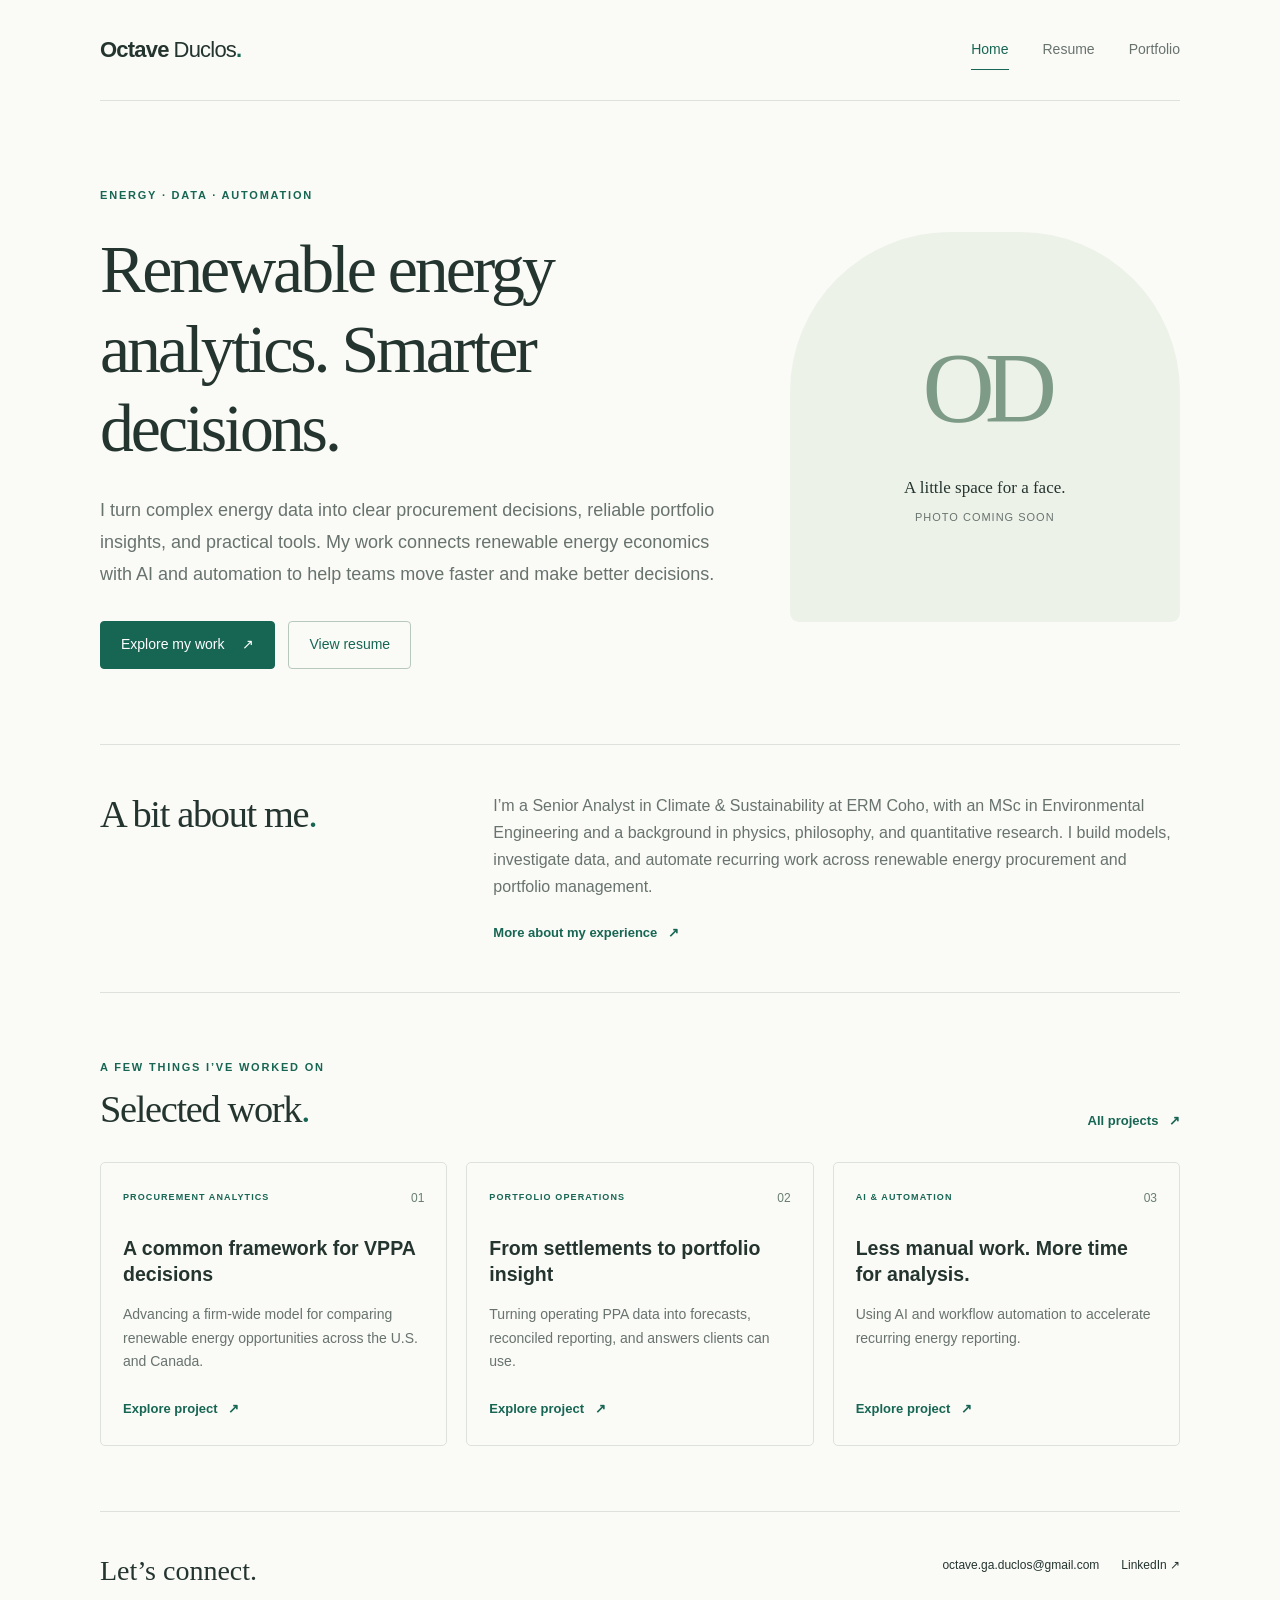
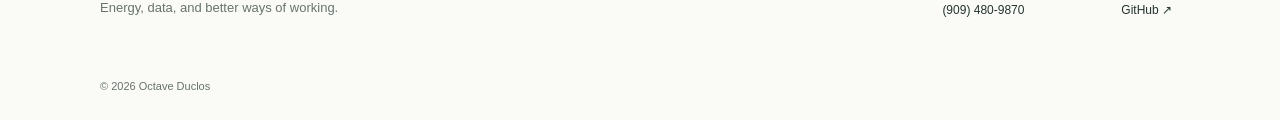
==== index.html @ 96e9de49 "Build editable energy analytics portfolio with resume and GitHub Pages deployment" ====
<!doctype html>
<html lang="en"><head><meta charset="utf-8"><meta name="viewport" content="width=device-width, initial-scale=1"><title>Renewable Energy Analytics | Octave Duclos</title><meta name="description" content="Octave Duclos — renewable energy analytics, PPA portfolio management, AI, and automation."><meta name="theme-color" content="#fafaf7"><link rel="icon" href="./assets/favicon.svg" type="image/svg+xml"><link rel="stylesheet" href="./assets/style.css"><script defer src="./assets/site.js"></script></head><body data-page="home"><a class="skip-link" href="#main">Skip to content</a><div class="shell"><header class="site-header"><a class="wordmark" href="./index.html">Octave<span>Duclos</span><span class="dot">.</span></a><nav aria-label="Main navigation"><a href="./index.html" data-nav="home">Home</a><a href="./resume.html" data-nav="resume">Resume</a><a href="./portfolio.html" data-nav="portfolio">Portfolio</a></nav></header><main id="main"><p class="loading" role="status">Loading renewable energy analytics…</p></main><footer class="site-footer"><div><strong>Let’s connect.</strong><p>Energy, data, and better ways of working.</p></div><div class="contact-links" id="contact"></div><p class="copyright">© <span id="year"></span> Octave Duclos</p></footer></div><noscript><p class="noscript">Please enable JavaScript to view this portfolio. Contact <a href="mailto:octave.ga.duclos@gmail.com">octave.ga.duclos@gmail.com</a>.</p></noscript></body></html>
---- assets/style.css ----
:root{--paper:#fafaf7;--ink:#24342f;--muted:#68736e;--accent:#176653;--line:#dde3dc;--tint:#edf2e9;--serif:Georgia,'Times New Roman',serif;--sans:Inter,-apple-system,BlinkMacSystemFont,'Segoe UI',sans-serif}*{box-sizing:border-box}html{scroll-behavior:smooth;scroll-padding-top:35px}body{margin:0;background:var(--paper);color:var(--ink);font:16px/1.7 var(--sans);-webkit-font-smoothing:antialiased}a{color:inherit;text-decoration:none}button{font:inherit}a,button{-webkit-tap-highlight-color:transparent}a:focus-visible,button:focus-visible{outline:3px solid var(--accent);outline-offset:5px}a:hover{color:var(--accent)}p{margin:0 0 1.1rem}h1,h2,h3{font-weight:400;line-height:1.17;margin:0}h1,h2{font-family:var(--serif)}h1{font-size:clamp(2.8rem,5.3vw,4.6rem);letter-spacing:-.045em}h2{font-size:2.4rem;letter-spacing:-.035em}h3{font-size:1.22rem;line-height:1.35;font-weight:550}figure{margin:0}.shell{max-width:1160px;margin:auto;padding:0 40px}.site-header{display:flex;justify-content:space-between;align-items:center;padding:31px 0;border-bottom:1px solid var(--line);gap:20px}.wordmark{font-size:22px;letter-spacing:-.8px;font-weight:600}.wordmark>span:first-child{font-weight:400;margin-left:5px}.dot{color:var(--accent)}nav{display:flex;gap:34px}nav a{font-size:14px;color:var(--muted);padding:7px 0}nav a[aria-current]{color:var(--accent);box-shadow:0 1px var(--accent)}.eyebrow{text-transform:uppercase;letter-spacing:1.8px;font-size:11px;font-weight:650;color:var(--accent)}.hero{display:grid;grid-template-columns:1.6fr 1fr;align-items:center;gap:65px;padding:85px 0 75px}.hero .eyebrow{margin-bottom:26px}.hero h1{max-width:650px}.lead{font-size:18px;line-height:1.8;color:var(--muted);max-width:660px;margin-top:25px}.actions{display:flex;gap:13px;flex-wrap:wrap;margin-top:30px}.button{background:var(--accent);color:white;padding:11px 20px;border:1px solid var(--accent);border-radius:4px;display:inline-flex;align-items:center;justify-content:center;gap:18px;font-size:14px}.button:hover{background:#104f40;color:white}.button.secondary{background:transparent;color:var(--accent);border-color:#b8c8bd}.button.secondary:hover{background:var(--tint)}.portrait{background:var(--tint);border-radius:160px 160px 9px 9px;aspect-ratio:4/5;max-height:390px;width:100%;overflow:hidden;display:grid;place-items:center;position:relative}.portrait img{width:100%;height:100%;object-fit:cover;position:absolute;inset:0}.portrait [hidden]{display:none}.portrait>div{text-align:center;padding:25px}.portrait-initials{font:100px/1.2 var(--serif);letter-spacing:-10px;color:#7e9b87;display:block;margin-bottom:30px}.portrait-label{font:17px var(--serif);display:block}.portrait-note{font-size:11px;letter-spacing:1px;text-transform:uppercase;color:var(--muted);display:block;margin-top:10px}.about-section{display:grid;grid-template-columns:1fr 2fr;gap:50px;padding:47px 0;border-block:1px solid var(--line)}.about-section p{color:var(--muted)}.text-link{font-size:13px;font-weight:600;color:var(--accent);display:inline-block}.text-link span{margin-left:7px}.selected-work,.additional{padding:65px 0}.section-heading{display:flex;justify-content:space-between;align-items:end;gap:20px;margin-bottom:30px}.section-heading .eyebrow{margin-bottom:10px}.project-grid{display:grid;grid-template-columns:repeat(3,1fr);gap:19px}.project-card{padding:25px 22px;border:1px solid var(--line);border-radius:5px;display:flex;flex-direction:column;transition:border-color .2s,background .2s}.project-card:hover{background:#f0f4ed;border-color:#95afa0;color:var(--ink)}.card-top{display:flex;justify-content:space-between;gap:12px;align-items:center;margin-bottom:27px}.card-top .eyebrow{font-size:9px;letter-spacing:1.1px}.project-number{font-size:12px;color:#687e70;font-variant-numeric:tabular-nums}.project-card h3{margin-bottom:15px}.project-card p{font-size:14px;color:var(--muted);margin-bottom:24px}.project-card .text-link{margin-top:auto}.site-footer{border-top:1px solid var(--line);padding:43px 0 24px;display:grid;grid-template-columns:1fr 1fr;gap:25px}.site-footer strong{font:28px var(--serif)}.site-footer p{color:var(--muted);font-size:13px;margin-top:9px}.contact-links{display:grid;grid-template-columns:auto auto;gap:7px 22px;justify-content:end;font-size:12px}.copyright{grid-column:1/-1;margin:15px 0 0!important;font-size:11px!important}.page-intro{padding:70px 0 45px}.page-intro .eyebrow{margin-bottom:22px}.page-intro h1{font-size:clamp(2.6rem,5vw,4rem)}.disclosure{font-size:12px;color:var(--muted);max-width:650px;margin:23px 0 0}.filter-bar{display:flex;align-items:center;gap:9px;flex-wrap:wrap;padding:17px 0 24px;border-bottom:1px solid var(--line)}.filter{border:1px solid var(--line);border-radius:22px;background:transparent;color:var(--muted);padding:7px 15px;font-size:12px;cursor:pointer}.filter.active{background:var(--accent);border-color:var(--accent);color:white}.filter-count{font-size:12px;color:var(--muted);margin-left:auto}.case-study{padding:48px 0;display:grid;grid-template-columns:1fr 1.3fr;gap:65px;border-bottom:1px solid var(--line);scroll-margin-top:20px}.case-study[hidden]{display:none}.case-heading>.project-number{display:block;margin-bottom:18px}.case-heading .eyebrow{font-size:10px;margin-bottom:12px}.case-heading h2{font-size:2.15rem;margin-bottom:18px}.case-heading>p:not(.eyebrow){font-size:14px;color:var(--muted)}.tags{list-style:none;padding:0;display:flex;gap:7px;flex-wrap:wrap;margin:18px 0 0}.tags li{font-size:11px;color:#456452;background:#eaf0e6;padding:4px 10px;border-radius:3px}.case-body>div{margin-bottom:22px}.case-body h3{font-size:13px;font-weight:650;margin-bottom:8px}.case-body p{font-size:14px;color:var(--muted);margin-bottom:0}.case-body .outcome{border-left:2px solid #70977a;padding-left:18px;margin-bottom:0}.outcome p{color:var(--ink)}.additional>h2{margin-bottom:28px}.additional-grid{display:grid;grid-template-columns:repeat(3,1fr);gap:28px}.additional-grid h3{font-size:15px;margin-bottom:13px}.additional-grid p{font-size:13px;color:var(--muted)}.resume-intro{display:grid;grid-template-columns:1.7fr 1fr;gap:50px;align-items:center}.resume-download{border:1px solid var(--line);border-radius:5px;padding:24px}.status-label{font-size:13px;color:var(--accent);font-weight:600}.resume-download p{font-size:12px;margin:12px 0 0;color:var(--muted)}.resume-section{display:grid;grid-template-columns:1fr 2fr;gap:40px;padding:38px 0;border-top:1px solid var(--line)}.resume-section h2{font-size:28px}.experience{margin-bottom:30px}.experience:last-child{margin-bottom:0}.dates{font-size:12px;color:var(--muted);margin-bottom:7px}.experience h3{font-size:18px;margin-bottom:5px}.experience .role{font-size:14px;color:var(--accent);margin-bottom:10px}.experience>p:last-child:not(.dates){font-size:14px;color:var(--muted)}.resume-section .tags{margin-top:0}.skip-link{position:fixed;top:-100px;left:15px;background:var(--accent);color:white;padding:8px 18px;z-index:10}.skip-link:focus{top:10px}.loading,.noscript{padding:60px 30px}.resume-section:last-child{margin-bottom:35px}
@media(max-width:800px){.shell{padding:0 25px}.hero{gap:35px;padding:65px 0}.hero h1{font-size:3.2rem}.lead{font-size:16px}.project-grid{grid-template-columns:1fr}.project-card{padding:25px}.card-top{margin-bottom:14px}.project-card p{margin-bottom:16px}.about-section{grid-template-columns:1fr 1.5fr;gap:25px}.case-study{gap:30px;grid-template-columns:1fr 1.2fr}.additional-grid{grid-template-columns:1fr;gap:20px}.resume-intro{gap:25px;grid-template-columns:1.4fr 1fr}.contact-links{grid-template-columns:1fr}.portrait-initials{font-size:75px}.portrait-label{font-size:15px}}
@media(max-width:560px){.shell{padding:0 22px}.site-header{padding:23px 0;align-items:start}.wordmark{font-size:19px}nav{gap:18px}nav a{font-size:12px}.hero{grid-template-columns:1fr;gap:35px;padding:47px 0}.hero h1{font-size:3.1rem}.hero .eyebrow{font-size:10px;margin-bottom:20px}.portrait{max-width:240px;justify-self:center;aspect-ratio:1/1.1}.portrait-initials{font-size:75px;margin-bottom:20px}.about-section{grid-template-columns:1fr;gap:22px;padding:32px 0}h2{font-size:2rem}.selected-work,.additional{padding:40px 0}.section-heading{align-items:start}.section-heading>.text-link{font-size:11px;margin-top:8px}.section-heading .eyebrow{font-size:9px}.site-footer{grid-template-columns:1fr;padding-top:30px}.contact-links{justify-content:start;grid-template-columns:1fr;gap:8px}.page-intro{padding:45px 0 30px}.page-intro h1{font-size:2.7rem}.filter{font-size:11px;padding:7px 10px}.filter-count{width:100%;margin-left:0}.case-study{grid-template-columns:1fr;gap:28px;padding:35px 0}.case-heading h2{font-size:2rem}.case-heading>.project-number{margin-bottom:12px}.resume-intro{grid-template-columns:1fr}.resume-section{grid-template-columns:1fr;gap:25px}.copyright{margin-top:0!important}}
@media(prefers-reduced-motion:reduce){html{scroll-behavior:auto}*{transition:none!important}}
@media print{.site-header,.site-footer,.resume-download,.skip-link{display:none}.shell{max-width:none;padding:0}.page-intro{padding:0 0 25px}.resume-section{padding:18px 0;break-inside:avoid}body{background:white;font-size:12px}.page-intro h1{font-size:32px}.resume-section h2{font-size:22px}}
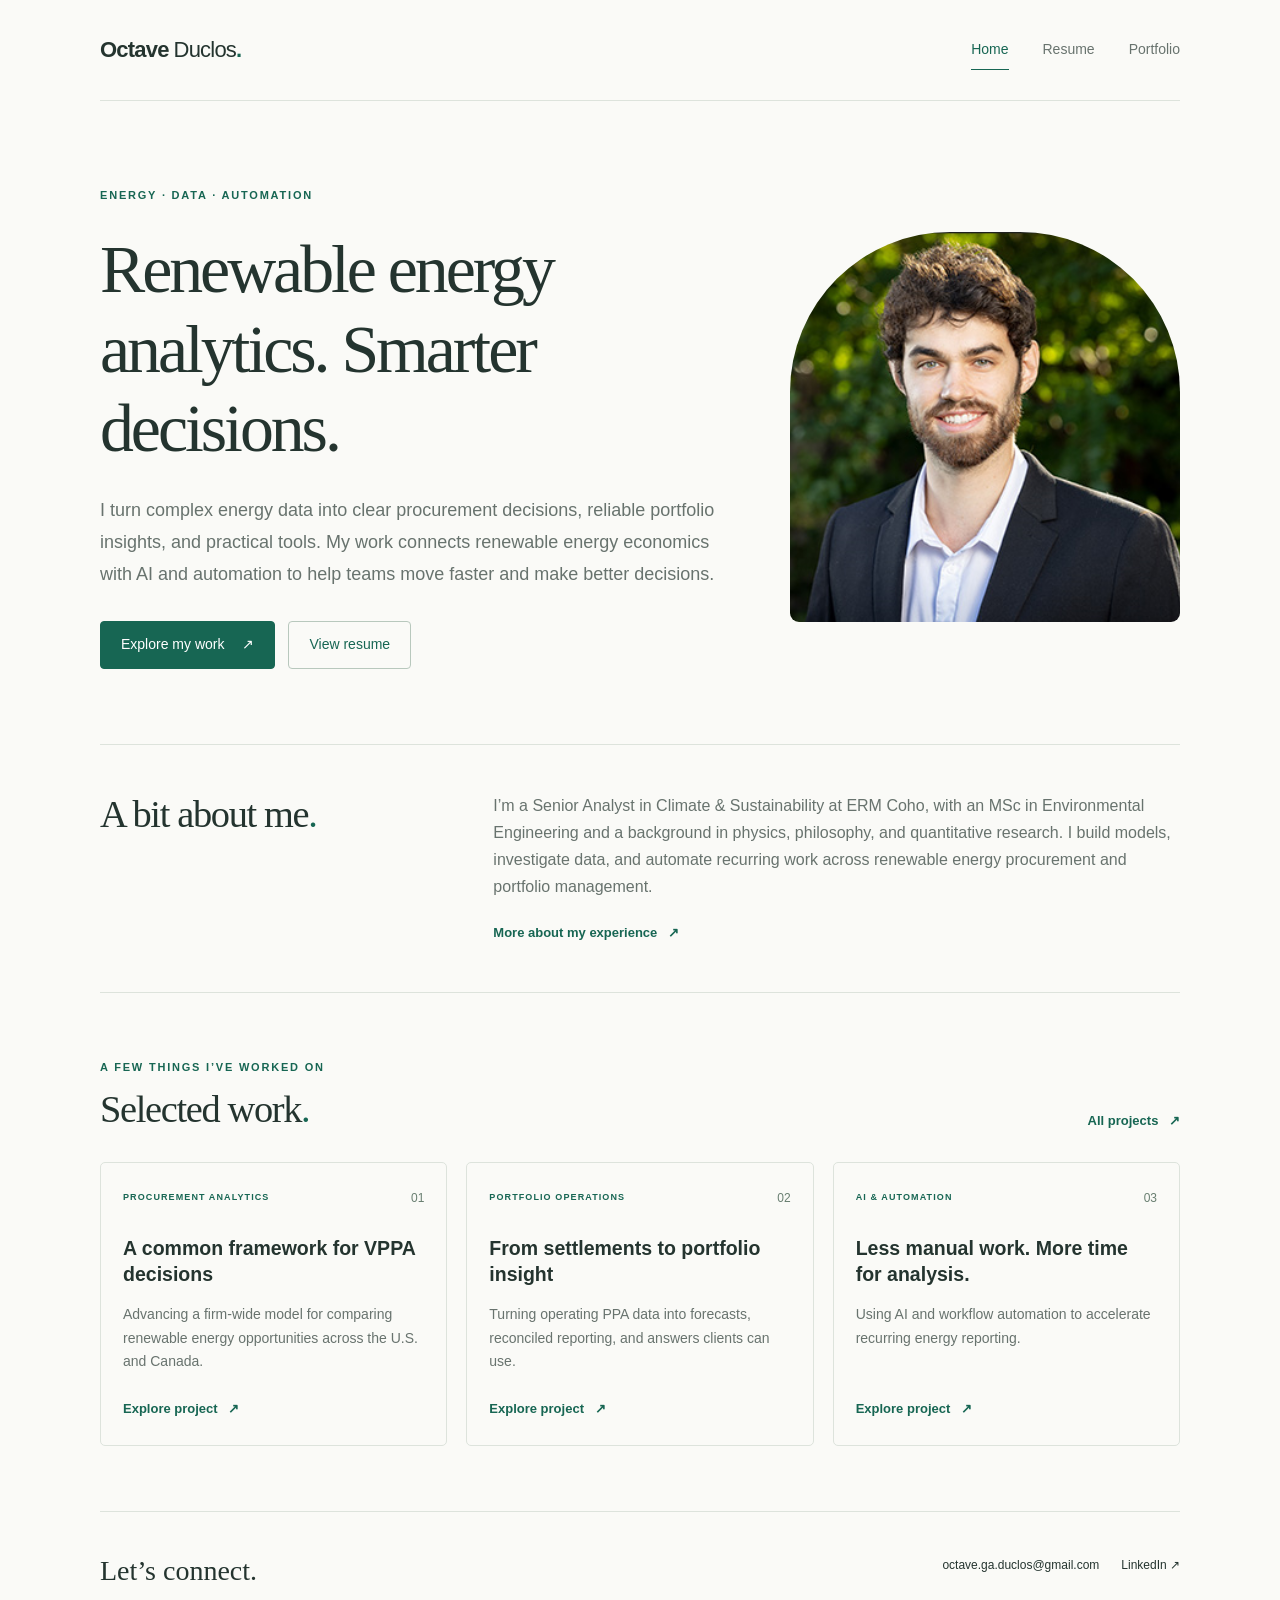
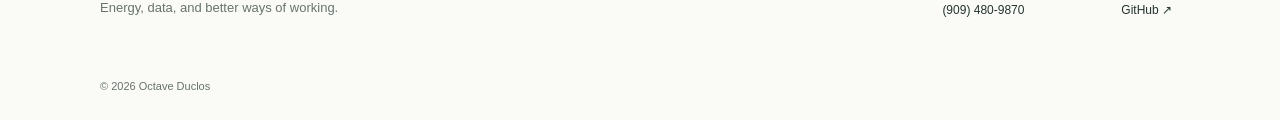
==== commit 368a6b7f: "Refresh cached scripts and styles for portfolio image galleries" ====
--- a/index.html
+++ b/index.html
@@ -1,2 +1,2 @@
 <!doctype html>
-<html lang="en"><head><meta charset="utf-8"><meta name="viewport" content="width=device-width, initial-scale=1"><title>Renewable Energy Analytics | Octave Duclos</title><meta name="description" content="Octave Duclos — renewable energy analytics, PPA portfolio management, AI, and automation."><meta name="theme-color" content="#fafaf7"><link rel="icon" href="./assets/favicon.svg" type="image/svg+xml"><link rel="stylesheet" href="./assets/style.css"><script defer src="./assets/site.js"></script></head><body data-page="home"><a class="skip-link" href="#main">Skip to content</a><div class="shell"><header class="site-header"><a class="wordmark" href="./index.html">Octave<span>Duclos</span><span class="dot">.</span></a><nav aria-label="Main navigation"><a href="./index.html" data-nav="home">Home</a><a href="./resume.html" data-nav="resume">Resume</a><a href="./portfolio.html" data-nav="portfolio">Portfolio</a></nav></header><main id="main"><p class="loading" role="status">Loading renewable energy analytics…</p></main><footer class="site-footer"><div><strong>Let’s connect.</strong><p>Energy, data, and better ways of working.</p></div><div class="contact-links" id="contact"></div><p class="copyright">© <span id="year"></span> Octave Duclos</p></footer></div><noscript><p class="noscript">Please enable JavaScript to view this portfolio. Contact <a href="mailto:octave.ga.duclos@gmail.com">octave.ga.duclos@gmail.com</a>.</p></noscript></body></html>+<html lang="en"><head><meta charset="utf-8"><meta name="viewport" content="width=device-width, initial-scale=1"><title>Renewable Energy Analytics | Octave Duclos</title><meta name="description" content="Octave Duclos — renewable energy analytics, PPA portfolio management, AI, and automation."><meta name="theme-color" content="#fafaf7"><link rel="icon" href="./assets/favicon.svg" type="image/svg+xml"><link rel="stylesheet" href="./assets/style.css?v=visuals-1"><script defer src="./assets/site.js?v=visuals-1"></script></head><body data-page="home"><a class="skip-link" href="#main">Skip to content</a><div class="shell"><header class="site-header"><a class="wordmark" href="./index.html">Octave<span>Duclos</span><span class="dot">.</span></a><nav aria-label="Main navigation"><a href="./index.html" data-nav="home">Home</a><a href="./resume.html" data-nav="resume">Resume</a><a href="./portfolio.html" data-nav="portfolio">Portfolio</a></nav></header><main id="main"><p class="loading" role="status">Loading renewable energy analytics…</p></main><footer class="site-footer"><div><strong>Let’s connect.</strong><p>Energy, data, and better ways of working.</p></div><div class="contact-links" id="contact"></div><p class="copyright">© <span id="year"></span> Octave Duclos</p></footer></div><noscript><p class="noscript">Please enable JavaScript to view this portfolio. Contact <a href="mailto:octave.ga.duclos@gmail.com">octave.ga.duclos@gmail.com</a>.</p></noscript></body></html>
--- a/assets/style.css
+++ b/assets/style.css
@@ -3,3 +3,8 @@
 @media(max-width:560px){.shell{padding:0 22px}.site-header{padding:23px 0;align-items:start}.wordmark{font-size:19px}nav{gap:18px}nav a{font-size:12px}.hero{grid-template-columns:1fr;gap:35px;padding:47px 0}.hero h1{font-size:3.1rem}.hero .eyebrow{font-size:10px;margin-bottom:20px}.portrait{max-width:240px;justify-self:center;aspect-ratio:1/1.1}.portrait-initials{font-size:75px;margin-bottom:20px}.about-section{grid-template-columns:1fr;gap:22px;padding:32px 0}h2{font-size:2rem}.selected-work,.additional{padding:40px 0}.section-heading{align-items:start}.section-heading>.text-link{font-size:11px;margin-top:8px}.section-heading .eyebrow{font-size:9px}.site-footer{grid-template-columns:1fr;padding-top:30px}.contact-links{justify-content:start;grid-template-columns:1fr;gap:8px}.page-intro{padding:45px 0 30px}.page-intro h1{font-size:2.7rem}.filter{font-size:11px;padding:7px 10px}.filter-count{width:100%;margin-left:0}.case-study{grid-template-columns:1fr;gap:28px;padding:35px 0}.case-heading h2{font-size:2rem}.case-heading>.project-number{margin-bottom:12px}.resume-intro{grid-template-columns:1fr}.resume-section{grid-template-columns:1fr;gap:25px}.copyright{margin-top:0!important}}
 @media(prefers-reduced-motion:reduce){html{scroll-behavior:auto}*{transition:none!important}}
 @media print{.site-header,.site-footer,.resume-download,.skip-link{display:none}.shell{max-width:none;padding:0}.page-intro{padding:0 0 25px}.resume-section{padding:18px 0;break-inside:avoid}body{background:white;font-size:12px}.page-intro h1{font-size:32px}.resume-section h2{font-size:22px}}
+
+/* Original portfolio visuals: show complete figures without cropping. */
+.project-gallery{grid-column:1/-1;display:grid;grid-template-columns:repeat(auto-fit,minmax(min(100%,280px),1fr));gap:22px;min-width:0}
+.project-figure{min-width:0}.project-figure>a{display:block;border:1px solid var(--line);background:white;border-radius:5px;overflow:hidden;position:relative}.project-figure img{display:block;width:100%;height:auto;object-fit:contain}.project-figure>a:hover{border-color:var(--accent)}.image-expand{display:block;text-align:right;padding:7px 12px;font-size:11px;color:var(--accent);background:var(--paper);border-top:1px solid var(--line)}.project-figure figcaption{font-size:12px;line-height:1.6;color:var(--muted);margin-top:10px;max-width:780px}.case-study>.project-gallery{max-width:900px;width:100%}.visual-background{grid-template-columns:1fr;gap:32px}.background-entry{display:grid;grid-template-columns:1fr 2fr;gap:34px;border-top:1px solid var(--line);padding-top:28px}.background-entry>.project-gallery{grid-column:auto}.background-entry .project-gallery{grid-template-columns:1fr}.background-entry .project-figure img{max-height:440px;object-fit:contain}
+@media(max-width:650px){.background-entry{grid-template-columns:1fr;gap:18px}.project-gallery{gap:18px}.project-figure figcaption{font-size:11px}}
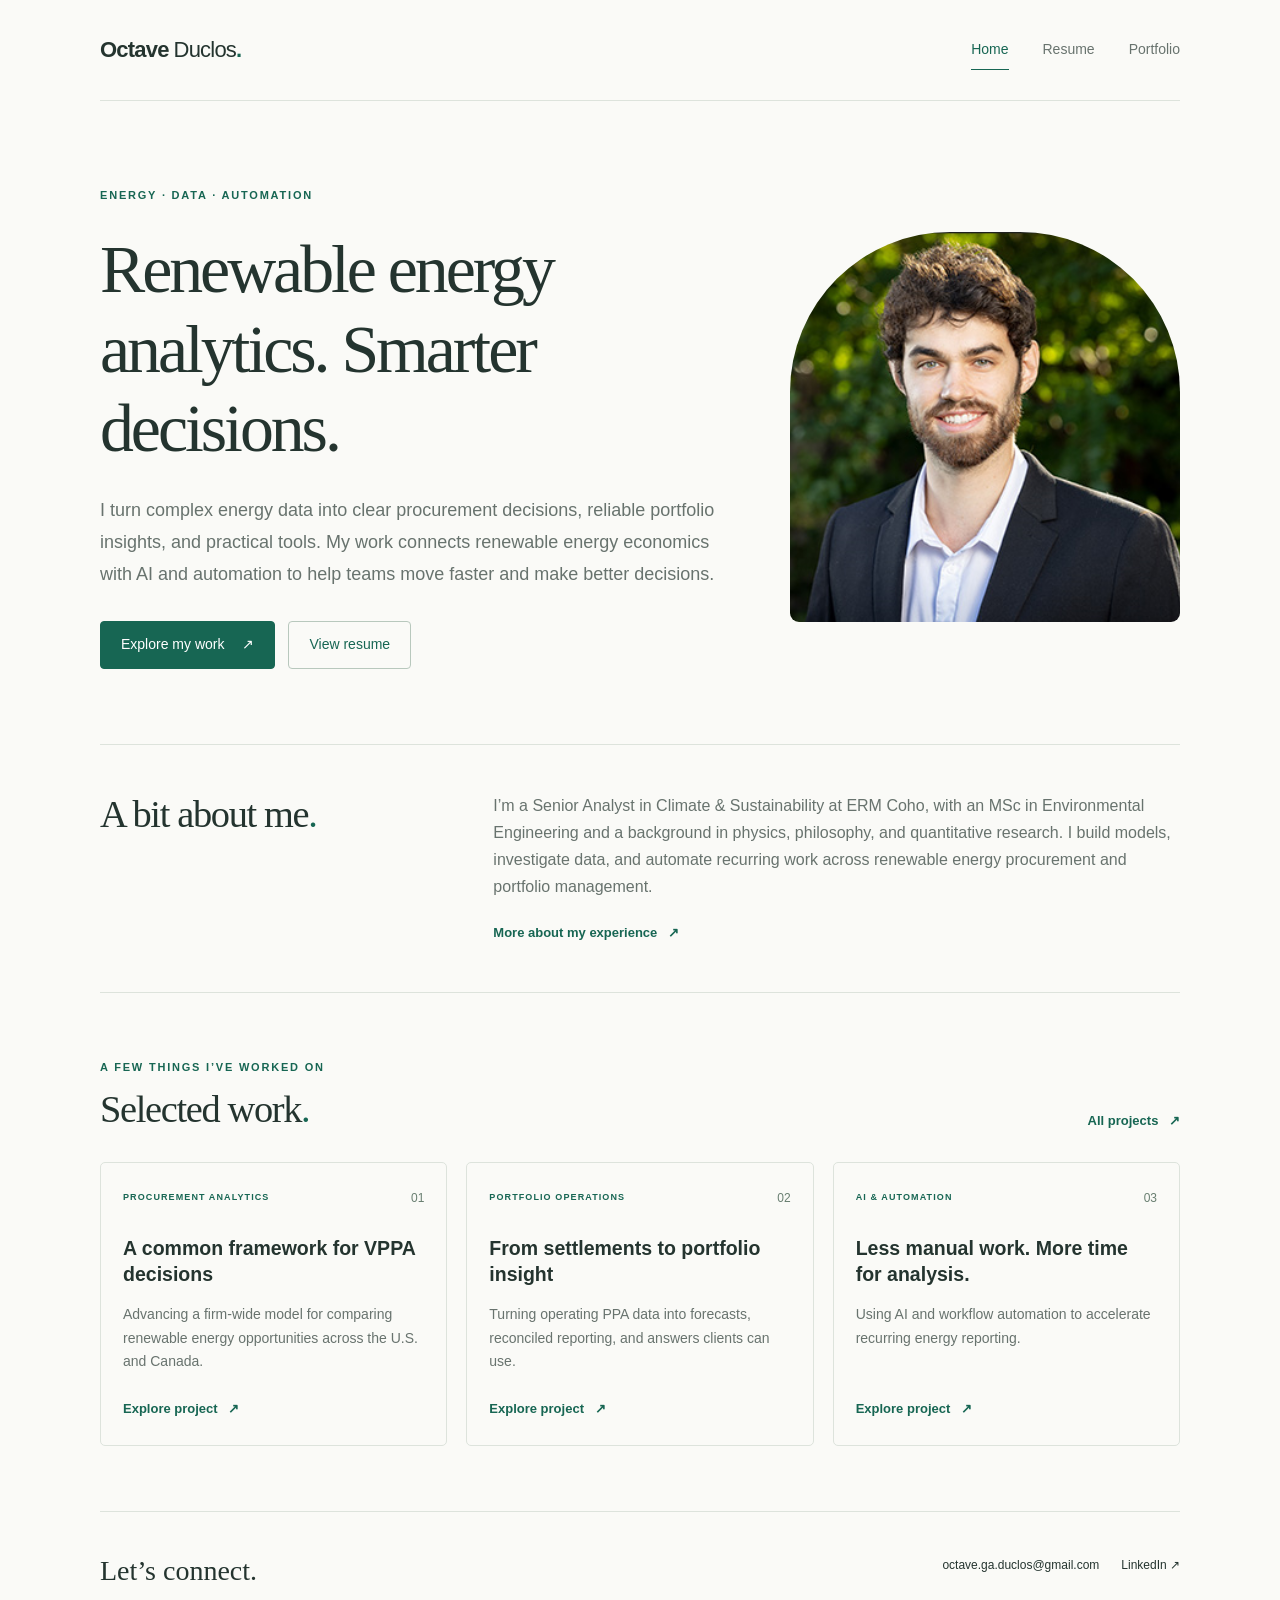
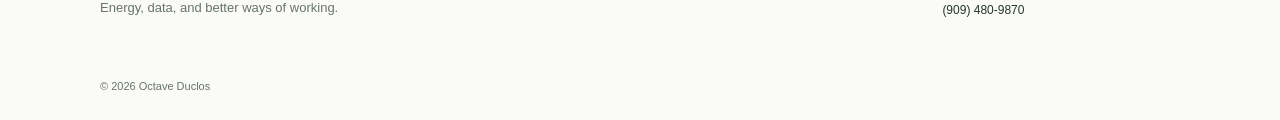
==== commit 7431f1df: "Remove GitHub footer link and clarify utility forecasting and energy portfolio work" ====
--- a/index.html
+++ b/index.html
@@ -1,2 +1,2 @@
 <!doctype html>
-<html lang="en"><head><meta charset="utf-8"><meta name="viewport" content="width=device-width, initial-scale=1"><title>Renewable Energy Analytics | Octave Duclos</title><meta name="description" content="Octave Duclos — renewable energy analytics, PPA portfolio management, AI, and automation."><meta name="theme-color" content="#fafaf7"><link rel="icon" href="./assets/favicon.svg" type="image/svg+xml"><link rel="stylesheet" href="./assets/style.css?v=visuals-1"><script defer src="./assets/site.js?v=visuals-1"></script></head><body data-page="home"><a class="skip-link" href="#main">Skip to content</a><div class="shell"><header class="site-header"><a class="wordmark" href="./index.html">Octave<span>Duclos</span><span class="dot">.</span></a><nav aria-label="Main navigation"><a href="./index.html" data-nav="home">Home</a><a href="./resume.html" data-nav="resume">Resume</a><a href="./portfolio.html" data-nav="portfolio">Portfolio</a></nav></header><main id="main"><p class="loading" role="status">Loading renewable energy analytics…</p></main><footer class="site-footer"><div><strong>Let’s connect.</strong><p>Energy, data, and better ways of working.</p></div><div class="contact-links" id="contact"></div><p class="copyright">© <span id="year"></span> Octave Duclos</p></footer></div><noscript><p class="noscript">Please enable JavaScript to view this portfolio. Contact <a href="mailto:octave.ga.duclos@gmail.com">octave.ga.duclos@gmail.com</a>.</p></noscript></body></html>+<html lang="en"><head><meta charset="utf-8"><meta name="viewport" content="width=device-width, initial-scale=1"><title>Renewable Energy Analytics | Octave Duclos</title><meta name="description" content="Octave Duclos — renewable energy analytics, PPA portfolio management, AI, and automation."><meta name="theme-color" content="#fafaf7"><link rel="icon" href="./assets/favicon.svg" type="image/svg+xml"><link rel="stylesheet" href="./assets/style.css?v=compact-images-1"><script defer src="./assets/site.js?v=feedback-1"></script></head><body data-page="home"><a class="skip-link" href="#main">Skip to content</a><div class="shell"><header class="site-header"><a class="wordmark" href="./index.html">Octave<span>Duclos</span><span class="dot">.</span></a><nav aria-label="Main navigation"><a href="./index.html" data-nav="home">Home</a><a href="./resume.html" data-nav="resume">Resume</a><a href="./portfolio.html" data-nav="portfolio">Portfolio</a></nav></header><main id="main"><p class="loading" role="status">Loading renewable energy analytics…</p></main><footer class="site-footer"><div><strong>Let’s connect.</strong><p>Energy, data, and better ways of working.</p></div><div class="contact-links" id="contact"></div><p class="copyright">© <span id="year"></span> Octave Duclos</p></footer></div><noscript><p class="noscript">Please enable JavaScript to view this portfolio. Contact <a href="mailto:octave.ga.duclos@gmail.com">octave.ga.duclos@gmail.com</a>.</p></noscript></body></html>
--- a/assets/style.css
+++ b/assets/style.css
@@ -4,7 +4,10 @@
 @media(prefers-reduced-motion:reduce){html{scroll-behavior:auto}*{transition:none!important}}
 @media print{.site-header,.site-footer,.resume-download,.skip-link{display:none}.shell{max-width:none;padding:0}.page-intro{padding:0 0 25px}.resume-section{padding:18px 0;break-inside:avoid}body{background:white;font-size:12px}.page-intro h1{font-size:32px}.resume-section h2{font-size:22px}}
 
-/* Original portfolio visuals: show complete figures without cropping. */
-.project-gallery{grid-column:1/-1;display:grid;grid-template-columns:repeat(auto-fit,minmax(min(100%,280px),1fr));gap:22px;min-width:0}
-.project-figure{min-width:0}.project-figure>a{display:block;border:1px solid var(--line);background:white;border-radius:5px;overflow:hidden;position:relative}.project-figure img{display:block;width:100%;height:auto;object-fit:contain}.project-figure>a:hover{border-color:var(--accent)}.image-expand{display:block;text-align:right;padding:7px 12px;font-size:11px;color:var(--accent);background:var(--paper);border-top:1px solid var(--line)}.project-figure figcaption{font-size:12px;line-height:1.6;color:var(--muted);margin-top:10px;max-width:780px}.case-study>.project-gallery{max-width:900px;width:100%}.visual-background{grid-template-columns:1fr;gap:32px}.background-entry{display:grid;grid-template-columns:1fr 2fr;gap:34px;border-top:1px solid var(--line);padding-top:28px}.background-entry>.project-gallery{grid-column:auto}.background-entry .project-gallery{grid-template-columns:1fr}.background-entry .project-figure img{max-height:440px;object-fit:contain}
-@media(max-width:650px){.background-entry{grid-template-columns:1fr;gap:18px}.project-gallery{gap:18px}.project-figure figcaption{font-size:11px}}
+/* Portfolio figures sit beside the project narrative as compact, expandable references. */
+.project-gallery{display:grid;grid-template-columns:repeat(auto-fit,minmax(min(100%,150px),1fr));gap:14px;min-width:0;align-items:start}
+.project-figure{min-width:0;margin:0}.project-figure>a{display:block;position:relative;border-radius:4px;overflow:hidden}.project-figure img{display:block;width:100%;height:auto;max-height:190px;object-fit:contain;object-position:left center;mix-blend-mode:multiply}.image-expand{display:block;text-align:right;padding:4px 0;font-size:10px;color:var(--accent)}.project-figure>a:hover .image-expand{text-decoration:underline}.project-figure figcaption{font-size:10px;line-height:1.55;color:var(--muted);margin-top:3px;display:-webkit-box;-webkit-line-clamp:2;-webkit-box-orient:vertical;overflow:hidden}
+.case-study:has(>.project-gallery){align-items:start;row-gap:20px}.case-study:has(>.project-gallery)>.case-heading{grid-column:1;grid-row:1}.case-study:has(>.project-gallery)>.case-body{grid-column:2;grid-row:1/span 2}.case-study>.project-gallery{grid-column:1;grid-row:2;max-width:420px;width:100%}
+.visual-background{grid-template-columns:1fr;gap:26px}.background-entry{display:grid;grid-template-columns:minmax(0,1fr) minmax(0,360px);align-items:start;gap:30px;border-top:1px solid var(--line);padding-top:25px}.background-entry>.project-gallery{grid-column:auto}.background-entry .project-figure img{max-height:135px}.background-entry .project-figure figcaption{font-size:10px}
+@media(max-width:800px){.background-entry{grid-template-columns:1fr 1fr;gap:22px}}
+@media(max-width:560px){.case-study:has(>.project-gallery)>.case-heading{grid-column:1;grid-row:1}.case-study:has(>.project-gallery)>.case-body{grid-column:1;grid-row:3}.case-study>.project-gallery{grid-column:1;grid-row:2;max-width:330px}.project-figure img{max-height:170px}.background-entry{grid-template-columns:1fr;gap:16px}.background-entry>.project-gallery{max-width:330px}.background-entry .project-figure img{max-height:120px}}
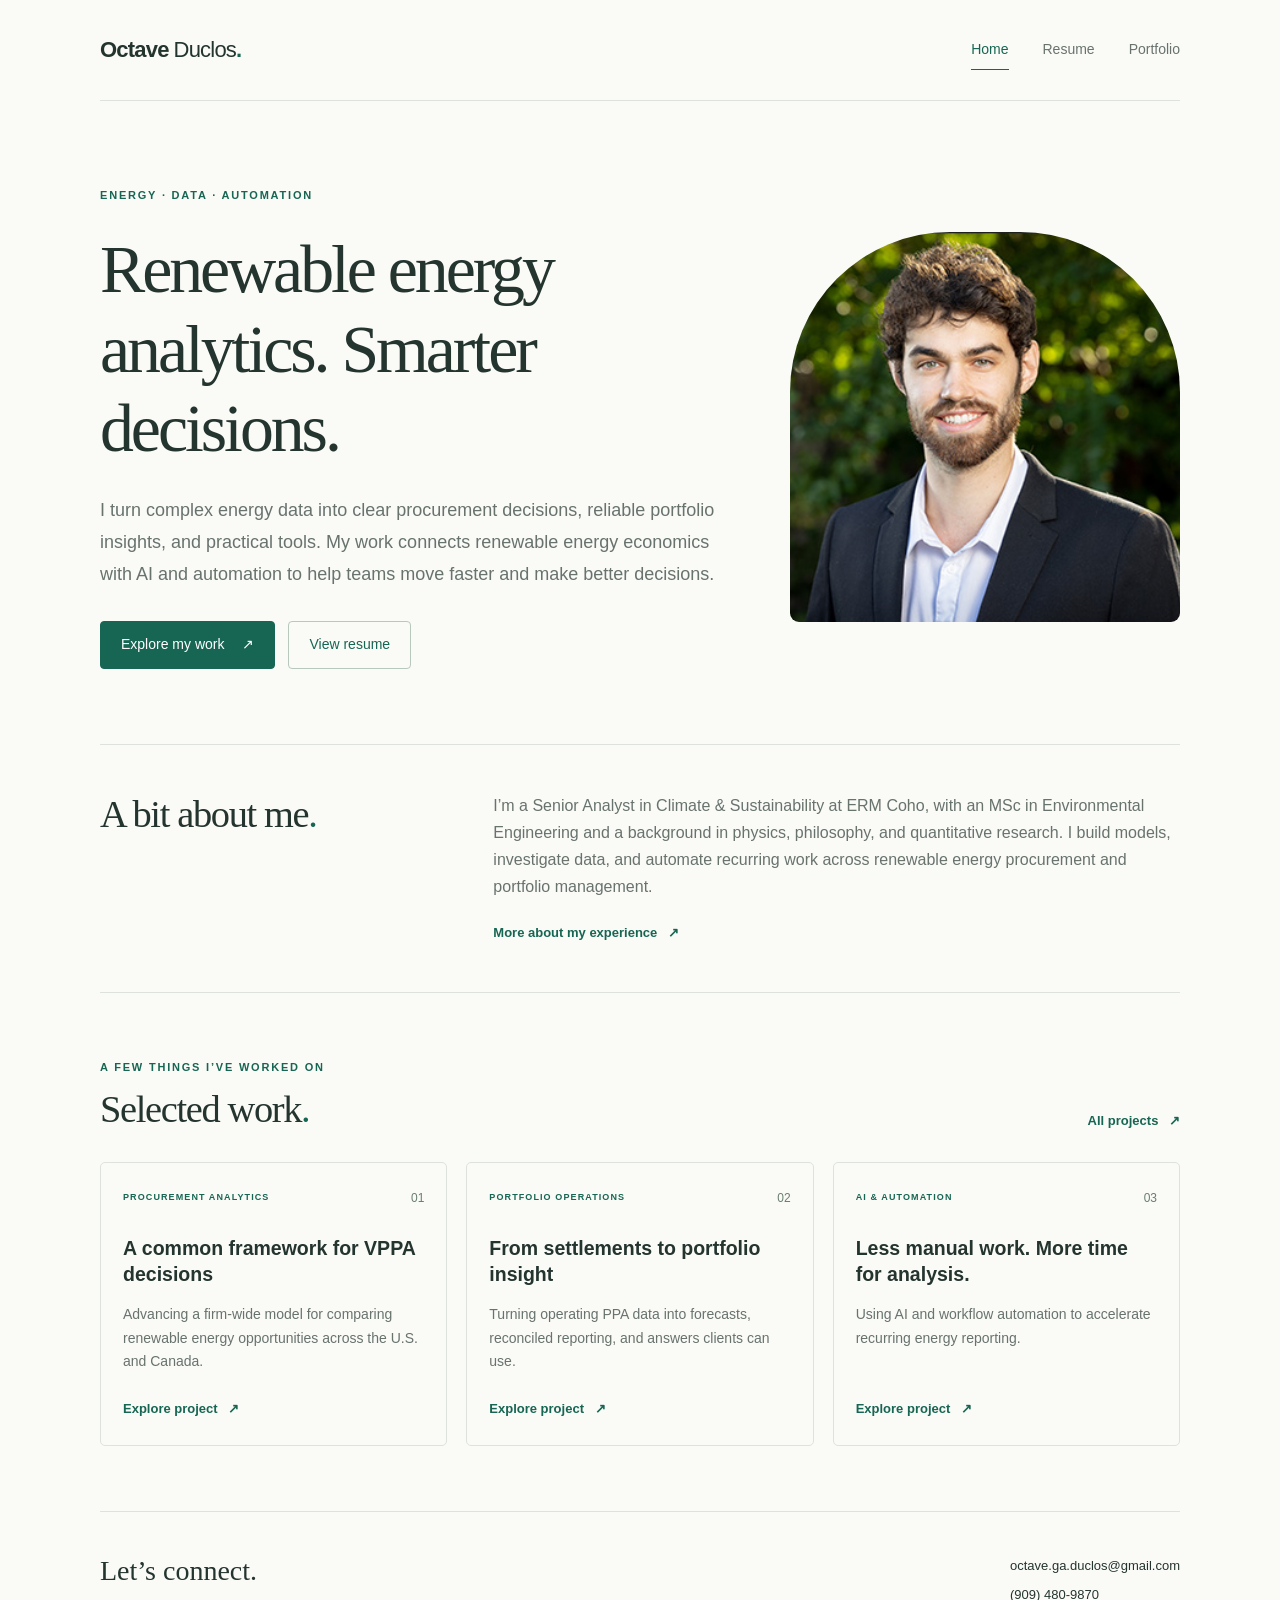
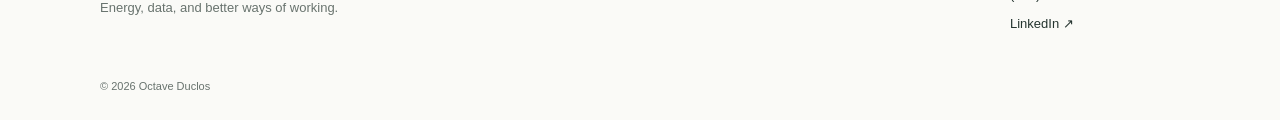
==== commit 8ebffe05: "Align footer contact links in a consistent vertical column" ====
--- a/index.html
+++ b/index.html
@@ -1,2 +1,2 @@
 <!doctype html>
-<html lang="en"><head><meta charset="utf-8"><meta name="viewport" content="width=device-width, initial-scale=1"><title>Renewable Energy Analytics | Octave Duclos</title><meta name="description" content="Octave Duclos — renewable energy analytics, PPA portfolio management, AI, and automation."><meta name="theme-color" content="#fafaf7"><link rel="icon" href="./assets/favicon.svg" type="image/svg+xml"><link rel="stylesheet" href="./assets/style.css?v=compact-images-1"><script defer src="./assets/site.js?v=feedback-1"></script></head><body data-page="home"><a class="skip-link" href="#main">Skip to content</a><div class="shell"><header class="site-header"><a class="wordmark" href="./index.html">Octave<span>Duclos</span><span class="dot">.</span></a><nav aria-label="Main navigation"><a href="./index.html" data-nav="home">Home</a><a href="./resume.html" data-nav="resume">Resume</a><a href="./portfolio.html" data-nav="portfolio">Portfolio</a></nav></header><main id="main"><p class="loading" role="status">Loading renewable energy analytics…</p></main><footer class="site-footer"><div><strong>Let’s connect.</strong><p>Energy, data, and better ways of working.</p></div><div class="contact-links" id="contact"></div><p class="copyright">© <span id="year"></span> Octave Duclos</p></footer></div><noscript><p class="noscript">Please enable JavaScript to view this portfolio. Contact <a href="mailto:octave.ga.duclos@gmail.com">octave.ga.duclos@gmail.com</a>.</p></noscript></body></html>+<html lang="en"><head><meta charset="utf-8"><meta name="viewport" content="width=device-width, initial-scale=1"><title>Renewable Energy Analytics | Octave Duclos</title><meta name="description" content="Octave Duclos — renewable energy analytics, PPA portfolio management, AI, and automation."><meta name="theme-color" content="#fafaf7"><link rel="icon" href="./assets/favicon.svg" type="image/svg+xml"><link rel="stylesheet" href="./assets/style.css?v=contact-align-1"><script defer src="./assets/site.js?v=contact-align-1"></script></head><body data-page="home"><a class="skip-link" href="#main">Skip to content</a><div class="shell"><header class="site-header"><a class="wordmark" href="./index.html">Octave<span>Duclos</span><span class="dot">.</span></a><nav aria-label="Main navigation"><a href="./index.html" data-nav="home">Home</a><a href="./resume.html" data-nav="resume">Resume</a><a href="./portfolio.html" data-nav="portfolio">Portfolio</a></nav></header><main id="main"><p class="loading" role="status">Loading renewable energy analytics…</p></main><footer class="site-footer"><div><strong>Let’s connect.</strong><p>Energy, data, and better ways of working.</p></div><div class="contact-links" id="contact"></div><p class="copyright">© <span id="year"></span> Octave Duclos</p></footer></div><noscript><p class="noscript">Please enable JavaScript to view this portfolio. Contact <a href="mailto:octave.ga.duclos@gmail.com">octave.ga.duclos@gmail.com</a>.</p></noscript></body></html>
--- a/assets/style.css
+++ b/assets/style.css
@@ -1,6 +1,6 @@
-:root{--paper:#fafaf7;--ink:#24342f;--muted:#68736e;--accent:#176653;--line:#dde3dc;--tint:#edf2e9;--serif:Georgia,'Times New Roman',serif;--sans:Inter,-apple-system,BlinkMacSystemFont,'Segoe UI',sans-serif}*{box-sizing:border-box}html{scroll-behavior:smooth;scroll-padding-top:35px}body{margin:0;background:var(--paper);color:var(--ink);font:16px/1.7 var(--sans);-webkit-font-smoothing:antialiased}a{color:inherit;text-decoration:none}button{font:inherit}a,button{-webkit-tap-highlight-color:transparent}a:focus-visible,button:focus-visible{outline:3px solid var(--accent);outline-offset:5px}a:hover{color:var(--accent)}p{margin:0 0 1.1rem}h1,h2,h3{font-weight:400;line-height:1.17;margin:0}h1,h2{font-family:var(--serif)}h1{font-size:clamp(2.8rem,5.3vw,4.6rem);letter-spacing:-.045em}h2{font-size:2.4rem;letter-spacing:-.035em}h3{font-size:1.22rem;line-height:1.35;font-weight:550}figure{margin:0}.shell{max-width:1160px;margin:auto;padding:0 40px}.site-header{display:flex;justify-content:space-between;align-items:center;padding:31px 0;border-bottom:1px solid var(--line);gap:20px}.wordmark{font-size:22px;letter-spacing:-.8px;font-weight:600}.wordmark>span:first-child{font-weight:400;margin-left:5px}.dot{color:var(--accent)}nav{display:flex;gap:34px}nav a{font-size:14px;color:var(--muted);padding:7px 0}nav a[aria-current]{color:var(--accent);box-shadow:0 1px var(--accent)}.eyebrow{text-transform:uppercase;letter-spacing:1.8px;font-size:11px;font-weight:650;color:var(--accent)}.hero{display:grid;grid-template-columns:1.6fr 1fr;align-items:center;gap:65px;padding:85px 0 75px}.hero .eyebrow{margin-bottom:26px}.hero h1{max-width:650px}.lead{font-size:18px;line-height:1.8;color:var(--muted);max-width:660px;margin-top:25px}.actions{display:flex;gap:13px;flex-wrap:wrap;margin-top:30px}.button{background:var(--accent);color:white;padding:11px 20px;border:1px solid var(--accent);border-radius:4px;display:inline-flex;align-items:center;justify-content:center;gap:18px;font-size:14px}.button:hover{background:#104f40;color:white}.button.secondary{background:transparent;color:var(--accent);border-color:#b8c8bd}.button.secondary:hover{background:var(--tint)}.portrait{background:var(--tint);border-radius:160px 160px 9px 9px;aspect-ratio:4/5;max-height:390px;width:100%;overflow:hidden;display:grid;place-items:center;position:relative}.portrait img{width:100%;height:100%;object-fit:cover;position:absolute;inset:0}.portrait [hidden]{display:none}.portrait>div{text-align:center;padding:25px}.portrait-initials{font:100px/1.2 var(--serif);letter-spacing:-10px;color:#7e9b87;display:block;margin-bottom:30px}.portrait-label{font:17px var(--serif);display:block}.portrait-note{font-size:11px;letter-spacing:1px;text-transform:uppercase;color:var(--muted);display:block;margin-top:10px}.about-section{display:grid;grid-template-columns:1fr 2fr;gap:50px;padding:47px 0;border-block:1px solid var(--line)}.about-section p{color:var(--muted)}.text-link{font-size:13px;font-weight:600;color:var(--accent);display:inline-block}.text-link span{margin-left:7px}.selected-work,.additional{padding:65px 0}.section-heading{display:flex;justify-content:space-between;align-items:end;gap:20px;margin-bottom:30px}.section-heading .eyebrow{margin-bottom:10px}.project-grid{display:grid;grid-template-columns:repeat(3,1fr);gap:19px}.project-card{padding:25px 22px;border:1px solid var(--line);border-radius:5px;display:flex;flex-direction:column;transition:border-color .2s,background .2s}.project-card:hover{background:#f0f4ed;border-color:#95afa0;color:var(--ink)}.card-top{display:flex;justify-content:space-between;gap:12px;align-items:center;margin-bottom:27px}.card-top .eyebrow{font-size:9px;letter-spacing:1.1px}.project-number{font-size:12px;color:#687e70;font-variant-numeric:tabular-nums}.project-card h3{margin-bottom:15px}.project-card p{font-size:14px;color:var(--muted);margin-bottom:24px}.project-card .text-link{margin-top:auto}.site-footer{border-top:1px solid var(--line);padding:43px 0 24px;display:grid;grid-template-columns:1fr 1fr;gap:25px}.site-footer strong{font:28px var(--serif)}.site-footer p{color:var(--muted);font-size:13px;margin-top:9px}.contact-links{display:grid;grid-template-columns:auto auto;gap:7px 22px;justify-content:end;font-size:12px}.copyright{grid-column:1/-1;margin:15px 0 0!important;font-size:11px!important}.page-intro{padding:70px 0 45px}.page-intro .eyebrow{margin-bottom:22px}.page-intro h1{font-size:clamp(2.6rem,5vw,4rem)}.disclosure{font-size:12px;color:var(--muted);max-width:650px;margin:23px 0 0}.filter-bar{display:flex;align-items:center;gap:9px;flex-wrap:wrap;padding:17px 0 24px;border-bottom:1px solid var(--line)}.filter{border:1px solid var(--line);border-radius:22px;background:transparent;color:var(--muted);padding:7px 15px;font-size:12px;cursor:pointer}.filter.active{background:var(--accent);border-color:var(--accent);color:white}.filter-count{font-size:12px;color:var(--muted);margin-left:auto}.case-study{padding:48px 0;display:grid;grid-template-columns:1fr 1.3fr;gap:65px;border-bottom:1px solid var(--line);scroll-margin-top:20px}.case-study[hidden]{display:none}.case-heading>.project-number{display:block;margin-bottom:18px}.case-heading .eyebrow{font-size:10px;margin-bottom:12px}.case-heading h2{font-size:2.15rem;margin-bottom:18px}.case-heading>p:not(.eyebrow){font-size:14px;color:var(--muted)}.tags{list-style:none;padding:0;display:flex;gap:7px;flex-wrap:wrap;margin:18px 0 0}.tags li{font-size:11px;color:#456452;background:#eaf0e6;padding:4px 10px;border-radius:3px}.case-body>div{margin-bottom:22px}.case-body h3{font-size:13px;font-weight:650;margin-bottom:8px}.case-body p{font-size:14px;color:var(--muted);margin-bottom:0}.case-body .outcome{border-left:2px solid #70977a;padding-left:18px;margin-bottom:0}.outcome p{color:var(--ink)}.additional>h2{margin-bottom:28px}.additional-grid{display:grid;grid-template-columns:repeat(3,1fr);gap:28px}.additional-grid h3{font-size:15px;margin-bottom:13px}.additional-grid p{font-size:13px;color:var(--muted)}.resume-intro{display:grid;grid-template-columns:1.7fr 1fr;gap:50px;align-items:center}.resume-download{border:1px solid var(--line);border-radius:5px;padding:24px}.status-label{font-size:13px;color:var(--accent);font-weight:600}.resume-download p{font-size:12px;margin:12px 0 0;color:var(--muted)}.resume-section{display:grid;grid-template-columns:1fr 2fr;gap:40px;padding:38px 0;border-top:1px solid var(--line)}.resume-section h2{font-size:28px}.experience{margin-bottom:30px}.experience:last-child{margin-bottom:0}.dates{font-size:12px;color:var(--muted);margin-bottom:7px}.experience h3{font-size:18px;margin-bottom:5px}.experience .role{font-size:14px;color:var(--accent);margin-bottom:10px}.experience>p:last-child:not(.dates){font-size:14px;color:var(--muted)}.resume-section .tags{margin-top:0}.skip-link{position:fixed;top:-100px;left:15px;background:var(--accent);color:white;padding:8px 18px;z-index:10}.skip-link:focus{top:10px}.loading,.noscript{padding:60px 30px}.resume-section:last-child{margin-bottom:35px}
-@media(max-width:800px){.shell{padding:0 25px}.hero{gap:35px;padding:65px 0}.hero h1{font-size:3.2rem}.lead{font-size:16px}.project-grid{grid-template-columns:1fr}.project-card{padding:25px}.card-top{margin-bottom:14px}.project-card p{margin-bottom:16px}.about-section{grid-template-columns:1fr 1.5fr;gap:25px}.case-study{gap:30px;grid-template-columns:1fr 1.2fr}.additional-grid{grid-template-columns:1fr;gap:20px}.resume-intro{gap:25px;grid-template-columns:1.4fr 1fr}.contact-links{grid-template-columns:1fr}.portrait-initials{font-size:75px}.portrait-label{font-size:15px}}
-@media(max-width:560px){.shell{padding:0 22px}.site-header{padding:23px 0;align-items:start}.wordmark{font-size:19px}nav{gap:18px}nav a{font-size:12px}.hero{grid-template-columns:1fr;gap:35px;padding:47px 0}.hero h1{font-size:3.1rem}.hero .eyebrow{font-size:10px;margin-bottom:20px}.portrait{max-width:240px;justify-self:center;aspect-ratio:1/1.1}.portrait-initials{font-size:75px;margin-bottom:20px}.about-section{grid-template-columns:1fr;gap:22px;padding:32px 0}h2{font-size:2rem}.selected-work,.additional{padding:40px 0}.section-heading{align-items:start}.section-heading>.text-link{font-size:11px;margin-top:8px}.section-heading .eyebrow{font-size:9px}.site-footer{grid-template-columns:1fr;padding-top:30px}.contact-links{justify-content:start;grid-template-columns:1fr;gap:8px}.page-intro{padding:45px 0 30px}.page-intro h1{font-size:2.7rem}.filter{font-size:11px;padding:7px 10px}.filter-count{width:100%;margin-left:0}.case-study{grid-template-columns:1fr;gap:28px;padding:35px 0}.case-heading h2{font-size:2rem}.case-heading>.project-number{margin-bottom:12px}.resume-intro{grid-template-columns:1fr}.resume-section{grid-template-columns:1fr;gap:25px}.copyright{margin-top:0!important}}
+:root{--paper:#fafaf7;--ink:#24342f;--muted:#68736e;--accent:#176653;--line:#dde3dc;--tint:#edf2e9;--serif:Georgia,'Times New Roman',serif;--sans:Inter,-apple-system,BlinkMacSystemFont,'Segoe UI',sans-serif}*{box-sizing:border-box}html{scroll-behavior:smooth;scroll-padding-top:35px}body{margin:0;background:var(--paper);color:var(--ink);font:16px/1.7 var(--sans);-webkit-font-smoothing:antialiased}a{color:inherit;text-decoration:none}button{font:inherit}a,button{-webkit-tap-highlight-color:transparent}a:focus-visible,button:focus-visible{outline:3px solid var(--accent);outline-offset:5px}a:hover{color:var(--accent)}p{margin:0 0 1.1rem}h1,h2,h3{font-weight:400;line-height:1.17;margin:0}h1,h2{font-family:var(--serif)}h1{font-size:clamp(2.8rem,5.3vw,4.6rem);letter-spacing:-.045em}h2{font-size:2.4rem;letter-spacing:-.035em}h3{font-size:1.22rem;line-height:1.35;font-weight:550}figure{margin:0}.shell{max-width:1160px;margin:auto;padding:0 40px}.site-header{display:flex;justify-content:space-between;align-items:center;padding:31px 0;border-bottom:1px solid var(--line);gap:20px}.wordmark{font-size:22px;letter-spacing:-.8px;font-weight:600}.wordmark>span:first-child{font-weight:400;margin-left:5px}.dot{color:var(--accent)}nav{display:flex;gap:34px}nav a{font-size:14px;color:var(--muted);padding:7px 0}nav a[aria-current]{color:var(--accent);box-shadow:0 1px var(--accent)}.eyebrow{text-transform:uppercase;letter-spacing:1.8px;font-size:11px;font-weight:650;color:var(--accent)}.hero{display:grid;grid-template-columns:1.6fr 1fr;align-items:center;gap:65px;padding:85px 0 75px}.hero .eyebrow{margin-bottom:26px}.hero h1{max-width:650px}.lead{font-size:18px;line-height:1.8;color:var(--muted);max-width:660px;margin-top:25px}.actions{display:flex;gap:13px;flex-wrap:wrap;margin-top:30px}.button{background:var(--accent);color:white;padding:11px 20px;border:1px solid var(--accent);border-radius:4px;display:inline-flex;align-items:center;justify-content:center;gap:18px;font-size:14px}.button:hover{background:#104f40;color:white}.button.secondary{background:transparent;color:var(--accent);border-color:#b8c8bd}.button.secondary:hover{background:var(--tint)}.portrait{background:var(--tint);border-radius:160px 160px 9px 9px;aspect-ratio:4/5;max-height:390px;width:100%;overflow:hidden;display:grid;place-items:center;position:relative}.portrait img{width:100%;height:100%;object-fit:cover;position:absolute;inset:0}.portrait [hidden]{display:none}.portrait>div{text-align:center;padding:25px}.portrait-initials{font:100px/1.2 var(--serif);letter-spacing:-10px;color:#7e9b87;display:block;margin-bottom:30px}.portrait-label{font:17px var(--serif);display:block}.portrait-note{font-size:11px;letter-spacing:1px;text-transform:uppercase;color:var(--muted);display:block;margin-top:10px}.about-section{display:grid;grid-template-columns:1fr 2fr;gap:50px;padding:47px 0;border-block:1px solid var(--line)}.about-section p{color:var(--muted)}.text-link{font-size:13px;font-weight:600;color:var(--accent);display:inline-block}.text-link span{margin-left:7px}.selected-work,.additional{padding:65px 0}.section-heading{display:flex;justify-content:space-between;align-items:end;gap:20px;margin-bottom:30px}.section-heading .eyebrow{margin-bottom:10px}.project-grid{display:grid;grid-template-columns:repeat(3,1fr);gap:19px}.project-card{padding:25px 22px;border:1px solid var(--line);border-radius:5px;display:flex;flex-direction:column;transition:border-color .2s,background .2s}.project-card:hover{background:#f0f4ed;border-color:#95afa0;color:var(--ink)}.card-top{display:flex;justify-content:space-between;gap:12px;align-items:center;margin-bottom:27px}.card-top .eyebrow{font-size:9px;letter-spacing:1.1px}.project-number{font-size:12px;color:#687e70;font-variant-numeric:tabular-nums}.project-card h3{margin-bottom:15px}.project-card p{font-size:14px;color:var(--muted);margin-bottom:24px}.project-card .text-link{margin-top:auto}.site-footer{border-top:1px solid var(--line);padding:43px 0 24px;display:grid;grid-template-columns:1fr 1fr;gap:25px}.site-footer strong{font:28px var(--serif)}.site-footer p{color:var(--muted);font-size:13px;margin-top:9px}.contact-links{display:flex;flex-direction:column;align-items:flex-start;justify-self:end;gap:6px;font-size:13px;line-height:1.6}.contact-links a{display:block;padding:1px 0}.copyright{grid-column:1/-1;margin:15px 0 0!important;font-size:11px!important}.page-intro{padding:70px 0 45px}.page-intro .eyebrow{margin-bottom:22px}.page-intro h1{font-size:clamp(2.6rem,5vw,4rem)}.disclosure{font-size:12px;color:var(--muted);max-width:650px;margin:23px 0 0}.filter-bar{display:flex;align-items:center;gap:9px;flex-wrap:wrap;padding:17px 0 24px;border-bottom:1px solid var(--line)}.filter{border:1px solid var(--line);border-radius:22px;background:transparent;color:var(--muted);padding:7px 15px;font-size:12px;cursor:pointer}.filter.active{background:var(--accent);border-color:var(--accent);color:white}.filter-count{font-size:12px;color:var(--muted);margin-left:auto}.case-study{padding:48px 0;display:grid;grid-template-columns:1fr 1.3fr;gap:65px;border-bottom:1px solid var(--line);scroll-margin-top:20px}.case-study[hidden]{display:none}.case-heading>.project-number{display:block;margin-bottom:18px}.case-heading .eyebrow{font-size:10px;margin-bottom:12px}.case-heading h2{font-size:2.15rem;margin-bottom:18px}.case-heading>p:not(.eyebrow){font-size:14px;color:var(--muted)}.tags{list-style:none;padding:0;display:flex;gap:7px;flex-wrap:wrap;margin:18px 0 0}.tags li{font-size:11px;color:#456452;background:#eaf0e6;padding:4px 10px;border-radius:3px}.case-body>div{margin-bottom:22px}.case-body h3{font-size:13px;font-weight:650;margin-bottom:8px}.case-body p{font-size:14px;color:var(--muted);margin-bottom:0}.case-body .outcome{border-left:2px solid #70977a;padding-left:18px;margin-bottom:0}.outcome p{color:var(--ink)}.additional>h2{margin-bottom:28px}.additional-grid{display:grid;grid-template-columns:repeat(3,1fr);gap:28px}.additional-grid h3{font-size:15px;margin-bottom:13px}.additional-grid p{font-size:13px;color:var(--muted)}.resume-intro{display:grid;grid-template-columns:1.7fr 1fr;gap:50px;align-items:center}.resume-download{border:1px solid var(--line);border-radius:5px;padding:24px}.status-label{font-size:13px;color:var(--accent);font-weight:600}.resume-download p{font-size:12px;margin:12px 0 0;color:var(--muted)}.resume-section{display:grid;grid-template-columns:1fr 2fr;gap:40px;padding:38px 0;border-top:1px solid var(--line)}.resume-section h2{font-size:28px}.experience{margin-bottom:30px}.experience:last-child{margin-bottom:0}.dates{font-size:12px;color:var(--muted);margin-bottom:7px}.experience h3{font-size:18px;margin-bottom:5px}.experience .role{font-size:14px;color:var(--accent);margin-bottom:10px}.experience>p:last-child:not(.dates){font-size:14px;color:var(--muted)}.resume-section .tags{margin-top:0}.skip-link{position:fixed;top:-100px;left:15px;background:var(--accent);color:white;padding:8px 18px;z-index:10}.skip-link:focus{top:10px}.loading,.noscript{padding:60px 30px}.resume-section:last-child{margin-bottom:35px}
+@media(max-width:800px){.shell{padding:0 25px}.hero{gap:35px;padding:65px 0}.hero h1{font-size:3.2rem}.lead{font-size:16px}.project-grid{grid-template-columns:1fr}.project-card{padding:25px}.card-top{margin-bottom:14px}.project-card p{margin-bottom:16px}.about-section{grid-template-columns:1fr 1.5fr;gap:25px}.case-study{gap:30px;grid-template-columns:1fr 1.2fr}.additional-grid{grid-template-columns:1fr;gap:20px}.resume-intro{gap:25px;grid-template-columns:1.4fr 1fr}.portrait-initials{font-size:75px}.portrait-label{font-size:15px}}
+@media(max-width:560px){.shell{padding:0 22px}.site-header{padding:23px 0;align-items:start}.wordmark{font-size:19px}nav{gap:18px}nav a{font-size:12px}.hero{grid-template-columns:1fr;gap:35px;padding:47px 0}.hero h1{font-size:3.1rem}.hero .eyebrow{font-size:10px;margin-bottom:20px}.portrait{max-width:240px;justify-self:center;aspect-ratio:1/1.1}.portrait-initials{font-size:75px;margin-bottom:20px}.about-section{grid-template-columns:1fr;gap:22px;padding:32px 0}h2{font-size:2rem}.selected-work,.additional{padding:40px 0}.section-heading{align-items:start}.section-heading>.text-link{font-size:11px;margin-top:8px}.section-heading .eyebrow{font-size:9px}.site-footer{grid-template-columns:1fr;padding-top:30px}.contact-links{justify-self:start;gap:6px}.page-intro{padding:45px 0 30px}.page-intro h1{font-size:2.7rem}.filter{font-size:11px;padding:7px 10px}.filter-count{width:100%;margin-left:0}.case-study{grid-template-columns:1fr;gap:28px;padding:35px 0}.case-heading h2{font-size:2rem}.case-heading>.project-number{margin-bottom:12px}.resume-intro{grid-template-columns:1fr}.resume-section{grid-template-columns:1fr;gap:25px}.copyright{margin-top:0!important}}
 @media(prefers-reduced-motion:reduce){html{scroll-behavior:auto}*{transition:none!important}}
 @media print{.site-header,.site-footer,.resume-download,.skip-link{display:none}.shell{max-width:none;padding:0}.page-intro{padding:0 0 25px}.resume-section{padding:18px 0;break-inside:avoid}body{background:white;font-size:12px}.page-intro h1{font-size:32px}.resume-section h2{font-size:22px}}
 
